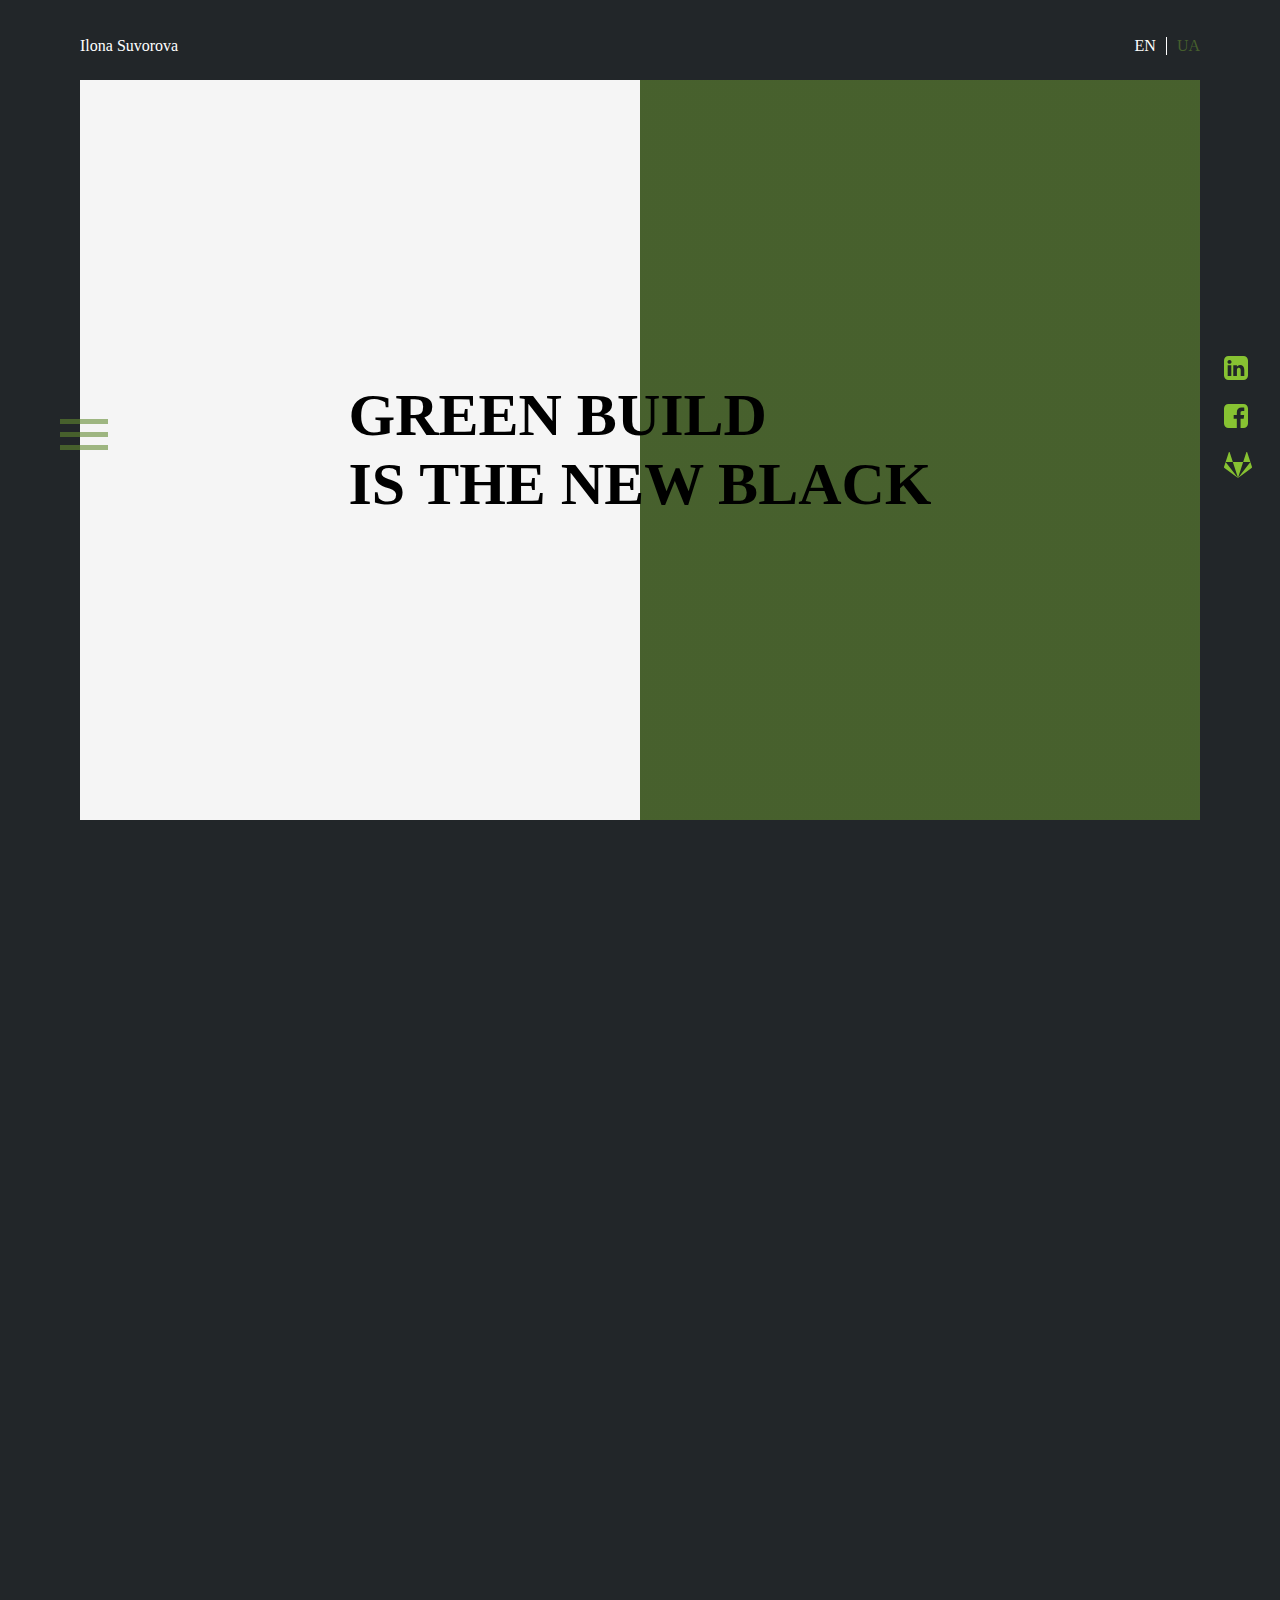
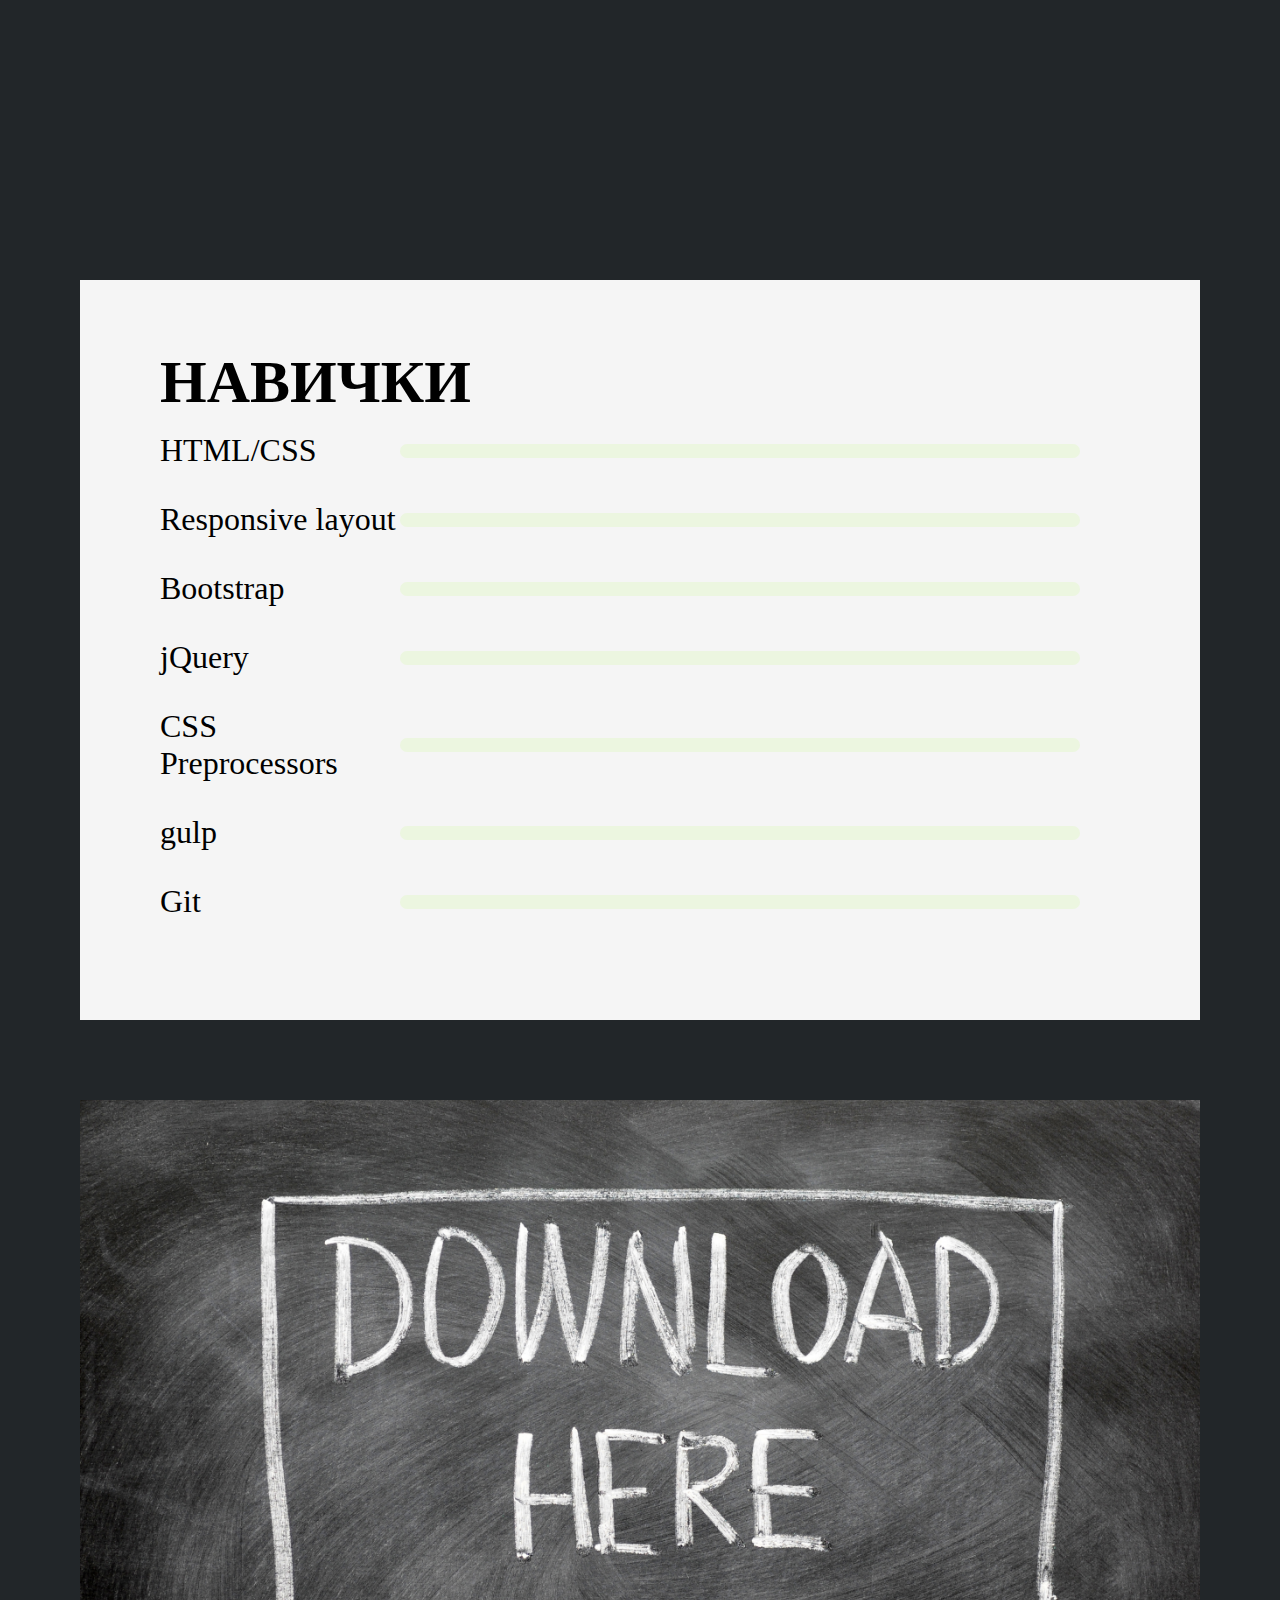
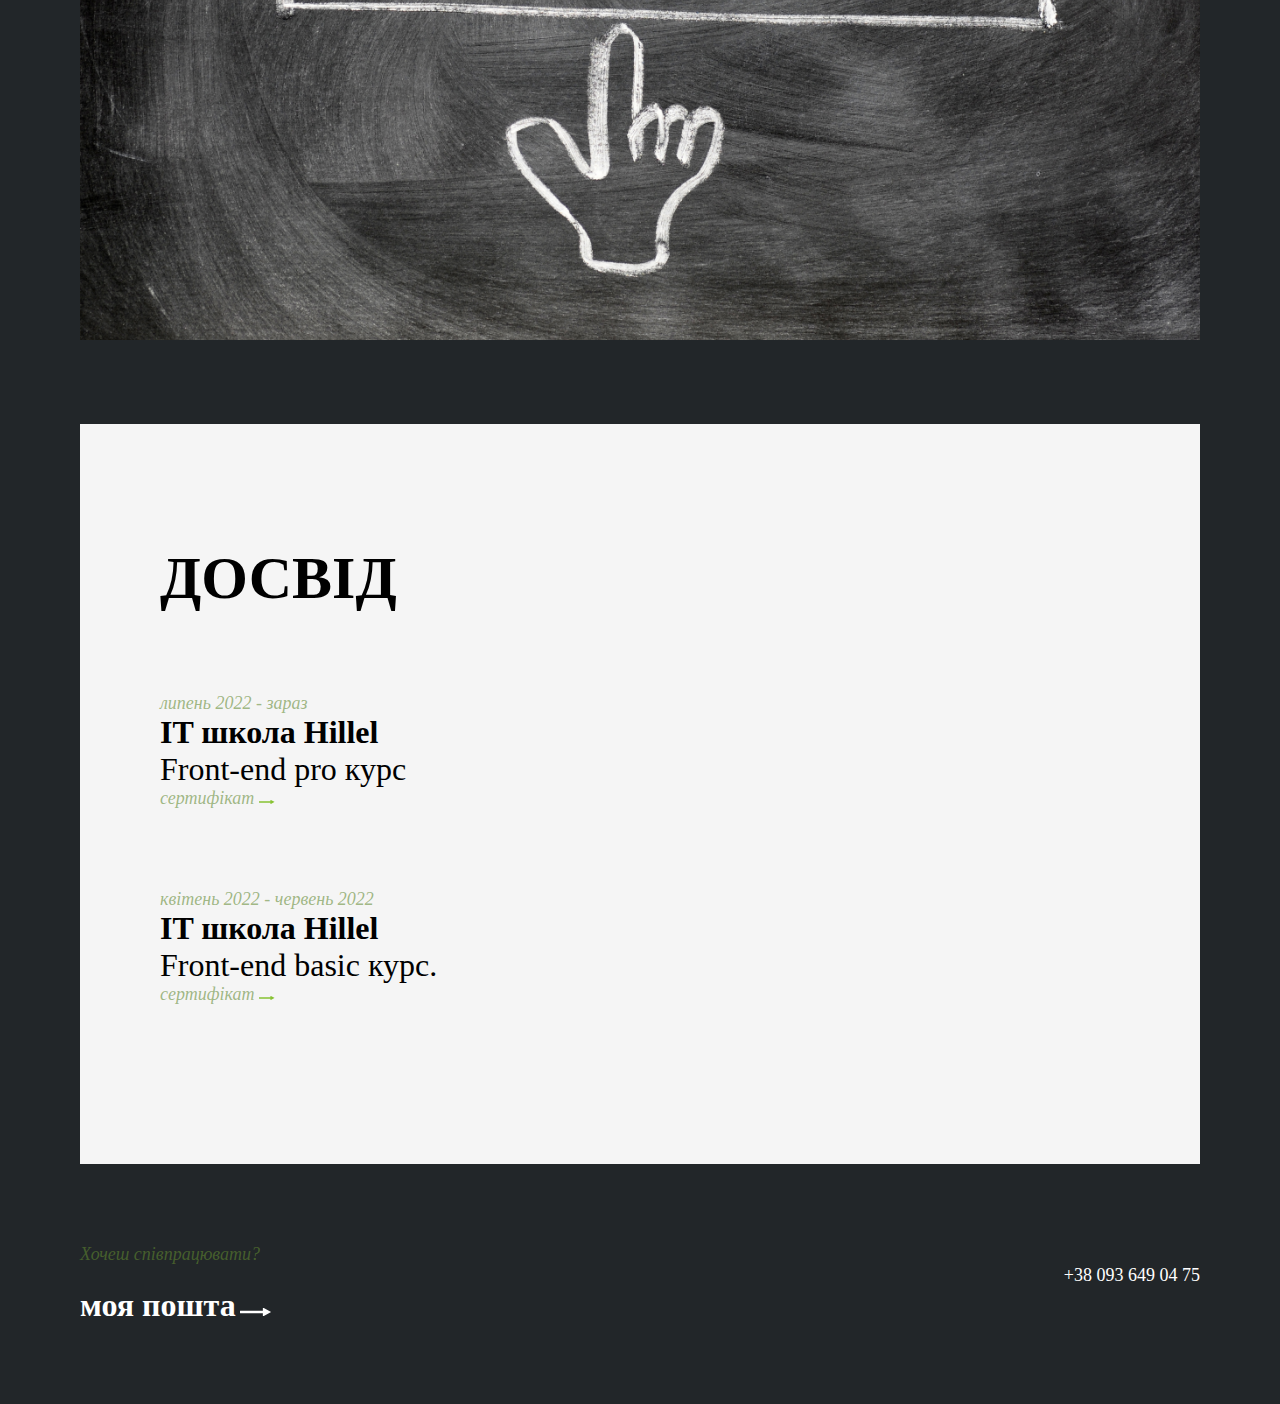
==== indexua.html @ 51db0f03 "ua language" ====
<!DOCTYPE html>
<html>
    <head>
        <title>portfolio</title>
        <meta charset="utf-8">
        <link rel="stylesheet" href="css/styleua.css">
    </head>
    <body>
<div class="main" id="main">
    <div class="wrapper wrapper-green wrapper-center">
        <div class="name">Ilona Suvorova</div>
        <div class="lang">
            <a class="lang-en" href="index.html">EN</a>
            <a class="lang-ua active" href="indexua.html">UA</a>
        </div> 
        <div class="first__title">         
        <h1 class="title">
            GREEN BUILD <br>IS THE NEW BLACK
        </h1>
        </div>
        <div class="first__page">
        <div class="content-center text-left" id="text-left">
            <div class="title-content"><p class="info-txt title-event">2022</p>
            <h2 class="title-min">
                 Розробник розмітки
            </h2>
            </div>
            <p class="text">Сильна професійна спрямованість<br> та особиста зацікавленість<br>Front-End Engineering </p>
            </div>  
        </div>
        <div class="nav-block">  
            <div class="logo-nav"><a class="logo" href="#"><img class="logo-img" src="img/Vector.svg" alt="linkedin"></a></div>
            <div class="logo-nav"><a class="logo" href="#"><img class="logo-img" src="img/facebook.svg" alt="facebook"></a></div>
            <div class="logo-nav"><a class="logo" href="#"><img class="logo-img" src="img/Vector2.svg" alt="Vector"></a></div>
        </div>
    <div class="container"></div>
        <div class="burger" id="burger">
            <button class="btn-burger" id="btn-burger">
                <svg width="48" height="48" viewBox="0 0 48 48" fill="none">
                    <path d="M0 8H48V13H0V8Z" fill="#61893096"/>
                    <path d="M0 21H48V26H0V21Z" fill="#61893096"/>
                    <path d="M48 34H0V39H48V34Z" fill="#61893096"/>
                </svg>
            </button>
            <div class="dropdown">
                <button class="btn-close btn-hidden" id="btn-close">
                    <svg width="48" height="48" viewBox="0 0 48 48" fill="none">
                        <path fill-rule="evenodd" clip-rule="evenodd" d="M23.9996 19.9646L8.79676 4.76172L5.26123 8.29725L20.4641 23.5001L5.26136 38.7029L8.7969 42.2384L23.9996 27.0357L39.2024 42.2384L42.7379 38.7028L27.5352 23.5001L42.738 8.29726L39.2025 4.76173L23.9996 19.9646Z" fill="#61893096"/>
                    </svg>
                </button>
            </div>
                <nav class="nav-burger" id="nav-burger">
                    <div class="content-center">
                        <ul class="nav-list">
                            <li class="nav-item" id="nav-skills"><a href="#skills">Навички</a></li>
                            <li class="nav-item"><a href="#projects">Проекти</a></li>
                            <li class="nav-item"><a href="#experience">Досвід</a></li>
                         </ul>
                        <div class="info tel">
                            <a href="tel:+380936490475">+38 093 649 04 75</a></div>
                            <p class="info-txt info-collaborate">Хочеш співпрацювати?</p>
                        
                            <div><a class="info-txt-mail info" href="mailto:ilona4211@gmail.com">моя пошта</a>
                            <img src="img/pfeill.svg" alt="pfeil"></div>
                    </div>

                </nav>
                
         </div>
    

    </div> 
</div>  
<div class="img-wrapper">
    <div class="paralax"></div>
</div>
    <div class="wrapper">
        <div class="content-center skills-block" id="skills">
            <h2 class="title-skills">НАВИЧКИ</h2>
            <div class="skill">
                <span class="text">HTML/CSS</span>
                <div class="skill__bar">
                    <div class="skill__bar_per" style="width: 95%"></div>
                </div>  
            </div>
            <div class="skill">
                <span class="text">Responsive layout</span>
                <div class="skill__bar">
                    <div class="skill__bar_per" style="width: 80%"></div>
                </div>
            </div>
            <div class="skill">
                <span class="text">Bootstrap</span>
                <div class="skill__bar">
                    <div class="skill__bar_per wow" style="width: 75%"></div>
                </div>
            </div>
            <div class="skill">
                <span class="text">jQuery</span>
                <div class="skill__bar">
                    <div class="skill__bar_per wow" style="width: 60%"></div>
                </div>
            </div>
            <div class="skill">
                <span class="text">CSS Preprocessors</span>
                <div class="skill__bar">
                    <div class="skill__bar_per" style="width: 85%"></div>
                </div>
            </div>
            <div class="skill">
                <span class="text">gulp</span>
                <div class="skill__bar">
                    <div class="skill__bar_per" style="width: 60%"></div>
                </div>
            </div>
            <div class="skill">
                <span class="text">Git</span>
                <div class="skill__bar">
                    <div class="skill__bar_per" style="width: 85%"></div>
                </div>
            </div>
        </div>  
    </div> 
    <div class="img-wrapper" id="img-wrapper">
    <img class="img-download" id="projects" src="img/Rectangle4.png">
    </div>
    <div class="wrapper wrapper-black" id="wrapper-black">
        <div class="content-center">
            <h1 class="title-projects">ПРОЕКТИ</h1>
            <div class="projects">
                <h2 class="title-min title-white">
                    Mylib
                </h2>
                <p class="text text-white">Бібліотека компонентів із прикладами коду html і css</p>
                <a class="info-txt title-event">gitlab
                    <img src="img/Vector3.svg" alt="pfeil">
                </a>
            </div>
            <div class="projects">
                <h2 class="title-min title-white">
                    Adaptive Layout Example
                </h2>
                <p class="text text-white">html сторінка з бургер меню</p>
                <a class="info-txt title-event">gitlab
                    <img src="img/Vector3.svg" alt="pfeil">
                </a>
            </div>
        </div>
    </div>
    <div class="wrapper">
        <div class="content-center">
            <h1 class="title-experience" id="experience">ДОСВІД</h1>
            <div class="experience">
                <p class="info-txt title-event">липень 2022 - зараз</p>
                <h2 class="title-min">
                    IT школа Hillel 
                </h2>
                <p class="text">Front-end pro курс</p>
                <p class="info-txt title-event">сертифікат
                    <img src="img/Vector3.svg" alt="pfeil">
                </p>
            </div>
           
            <div class="experience">
                <p class="info-txt title-event">квітень 2022 - червень 2022</p>
                <h2 class="title title-min">
                    IT школа Hillel
                </h2>
                <p class="text">Front-end basic курс.</p>
                <p class="info-txt title-event">ceртифікат
                    <img src="img/Vector3.svg" alt="pfeil">
                </p>
            </div>
            
        </div>
    </div> 
           
    <footer class="footer">
        <div class="info info-footer">
            <p class="info-txt p-color">Хочеш співпрацювати?</p>
            <a href="tel:+380936490475">+38 093 649 04 75</a>
        </div>
        <a class="info-txt-mail info mail-color" href="mailto:ilona4211@gmail.com">моя пошта</a>
        <img src="img/pfeil.svg" alt="pfeil">
    </footer>
        
    <script type="text/javascript" src="jquery.js"></script>
    <script type="text/javascript">
        $(document).ready(function() {
        var windowHeight = $(window).height();
        $(document).on('scroll', function() {
            $('.skills-block').each(function() {
            var self = $(this),
                height = self.offset().top + self.height() / 2 - windowHeight / 2;
            if ($(document).scrollTop() >= height) {
                self.addClass('active');
            }
            });
        });
        });
    </script>
    <script src="css/index.js"></script>
    </body>
</html>
---- css/styleua.css ----
*, *:before, *:after {
    box-sizing: border-box;
}
/* http://meyerweb.com/eric/tools/css/reset/ 
   v2.0 | 20110126
   License: none (public domain)
*/
html,
body,
div,
span,
applet,
object,
iframe,
h1,
h2,
h3,
h4,
h5,
h6,
p,
blockquote,
pre,
a,
abbr,
acronym,
address,
big,
cite,
code,
del,
dfn,
em,
img,
ins,
kbd,
q,
s,
samp,
small,
strike,
strong,
sub,
sup,
tt,
var,
b,
u,
i,
center,
dl,
dt,
dd,
ol,
ul,
li,
fieldset,
form,
label,
legend,
table,
caption,
tbody,
tfoot,
thead,
tr,
th,
td,
article,
aside,
canvas,
details,
embed,
figure,
figcaption,
footer,
header,
hgroup,
menu,
nav,
output,
ruby,
section,
summary,
time,
mark,
audio,
video {
  margin: 0;
  padding: 0;
  border: 0;
  font-size: 100%;
  font: inherit;
  vertical-align: baseline;
}
/* HTML5 display-role reset for older browsers */
article,
aside,
details,
figcaption,
figure,
footer,
header,
hgroup,
menu,
nav,
section {
  display: block;
}
ol,
ul {
  list-style: none;
}
blockquote,
q {
  quotes: none;
}
blockquote:before,
blockquote:after,
q:before,
q:after {
  content: "";
  content: none;
}
table {
  border-collapse: collapse;
  border-spacing: 0;
}
:root {
  --main-bg-color: #61893096;
}
a{
  text-decoration: none;
}
h1,h2,h3,h4,h5,h6{
  font-family: 'Barlow Condensed';
  font-style: normal;
  font-weight: 700;
  font-size: 60px;
}
body{
  background: #222629;
  position: relative;
}
.wrapper{
  min-height: calc(100vh - 160px);
  background: #F5F5F5;
  margin: 80px;
  z-index: 9;
  

}
.wrapper-green{
  background: linear-gradient(to right,#F5F5F5  50%, var(--main-bg-color) 50%);
}

.wrapper-center{
  display: flex;
  justify-content: center;
  align-items: center;
}
.main-nav-open .wrapper{
  padding-left: 50%;
}

.name{
  position: absolute;
  top: -43px;
  left: 80px;
  color: #FFFFFF;
}
.lang{
  display: flex;
  position: absolute;
  top: -43px;
  right: 80px;
}
.lang a{
  color: #FFFFFF;
}
.lang a.active{
  color: var(--main-bg-color);
}
.lang-en{
  border-right: 1px solid #FFFFFF;
  padding-right: 10px;
}
.lang-ua{
padding-left: 10px;
}
.nav-block{
position: fixed;
right: 28px;
top: calc(50vh - 80px - 24px);
}
.logo-nav{
  padding: 10px 0;
}
.container{
  position: absolute;
  top: 0;
  left: 0;
width: 80px;
height: calc(100vh - 80px);
background: #222629;;
}
.btn-burger{
  position: absolute;
  left: 54px;
  top: calc(50vh - 120px);
  background-color: transparent;
  border: none;
  z-index: 10;
}
.btn-close {
  position: absolute;
  left: 6px;
  top: calc(50vh - 120px);
  background-color: transparent;
  border: none;
}
.btn-hidden{
display: none;
}
.nav-burger{
  position: absolute;
  top: 0px;
  left: 80px;
  min-height: calc(100vh - 160px);
  width: calc(50% - 80px);
  background: #618930;
  display: none;
  
}
.nav-burger-show{
  display: block;
}

.first__title{
z-index: 2;
position: absolute;
-webkit-animation: title-change 2.5s linear;
          animation: title-change 2.5s linear;
  -webkit-animation-fill-mode: forwards;
          animation-fill-mode: forwards;
  -webkit-animation-delay: 2s;
          animation-delay: 2s;
 }
 @-webkit-keyframes title-change {
  100% {
    opacity: 0;
    transform: translateX(100%);
  }
}

@keyframes title-change {
  100% {
    opacity: 0;
    transform: translateX(100%);
  }
}
.first__page {
  position: absolute;
  top: 0;
  height: calc(100vh - 160px);
  width: calc(100% - 160px);
  margin: 0 80px;
  background: #F5F5F5;
  left: calc(-50% + 80px);
  text-align: left;
  -webkit-animation: page-change 2.5s linear;
          animation: page-change 2.5s linear;
  -webkit-animation-fill-mode: forwards;
          animation-fill-mode: forwards;
  -webkit-animation-delay: 2s;
          animation-delay: 2s;
  transition-duration: 2s;
}
@-webkit-keyframes page-change {
  80%, 100% {
    transform: translateX(50%);
  }
}

@keyframes page-change {
  80%, 100% {
    transform: translateX(50%);
  }
}
.content-center{
  min-height: calc(100vh - 160px);
  display: flex;
  flex-direction: column;
  justify-content: center;
  margin: 0 80px 0 80px;
}
.title-content{
  padding-bottom: 20px;
}
.nav-item a ,.info-txt-mail 
{
  font-family: 'Barlow Condensed';
  font-style: normal;
  font-weight: 700;
  font-size: 32px;
  line-height: 38px;
  color: #272822;
}
.nav-item{
  padding: 16px 0;
}
.tel{
  padding: 80px 0;
}
.info a{
  color: #FFFFFF;
  font-family: 'Raleway';
  font-weight: 400;
  font-size: 18px;
  line-height: 21px;
}
.info-txt{
  font-family: 'Raleway';
  font-style: italic;
  font-weight: 400;
  font-size: 18px;
  line-height: 21px;
  color: #FFFFFF;
}
.info-collaborate{
  padding-bottom: 16px;
}
.title-event{
  color: var(--main-bg-color);
}
.title-min{
  font-size: 32px;
}
.text{
  font-family: 'Raleway';
  font-style: normal;
  font-weight: 400;
  font-size: 32px;
  color: #000000;
}

.img-download{
  width: 100%;
}
.paralax{
  background: url("../img/Depositphotos_156974368_xl-2015\ 1.png");
  height: 100vh;
  background-attachment: fixed;
  background-position: center;
  background-repeat: no-repeat;
  background-size: cover;
}
.wrapper-black{
  background: #222629;
  display: none;
}
.wrapper-black-show{
display: block;
}
.img-wrapper{
  min-height: calc(100vh - 160px);
  margin: 0 80px;
}
.img-wrapper-hide{
  display: none;
}
.title-projects{
  color: var(--main-bg-color);
}
.projects{
  padding: 50px 0;
}
.title-white{
  color: #FFFFFF;
  margin-bottom: 20px;
}
.text-white{
  color: #FFFFFF;
  margin-bottom: 10px;
}
.title-skills{
  padding-bottom: 15px;
}

.skill {
  display: flex;
  align-items: center;
  justify-content: space-between;
  margin: 0 40px 32px 0;
}
.skill__bar {
  height: 14px;
  background-color: #ecf6e0;
  border-radius: 7px;
  max-width: 680px;
  width: 100%;
}
.active .skill__bar_per {
  height: 14px;
  background-color: var(--main-bg-color);
  max-width: 680px;
  border-radius: 7px;
  width: 100%;
  -webkit-animation: progress-bar 5s;
          animation: progress-bar 5s;
}
@-webkit-keyframes progress-bar {
  0% {
    width: 14px;
    height: 14px;
  }
}

@keyframes progress-bar {
  0% {
    width: 14px;
    height: 14px;
  }
}
.title-experience{
  padding-bottom: 40px;
}
.experience{
  padding: 40px 0;
}
.footer{
  margin: 0 80px 80px;
}
.p-color{
  color: var(--main-bg-color);
}
.mail-color{
  color: #FFFFFF;
}
.info-footer{
  display: flex;
 flex-direction:column;
}
.info-footer a{
  align-self: flex-end;
}
@media only screen and (min-width: 768px) and (max-width: 1025px){
 
}
@media only screen and (max-width: 767px){

}
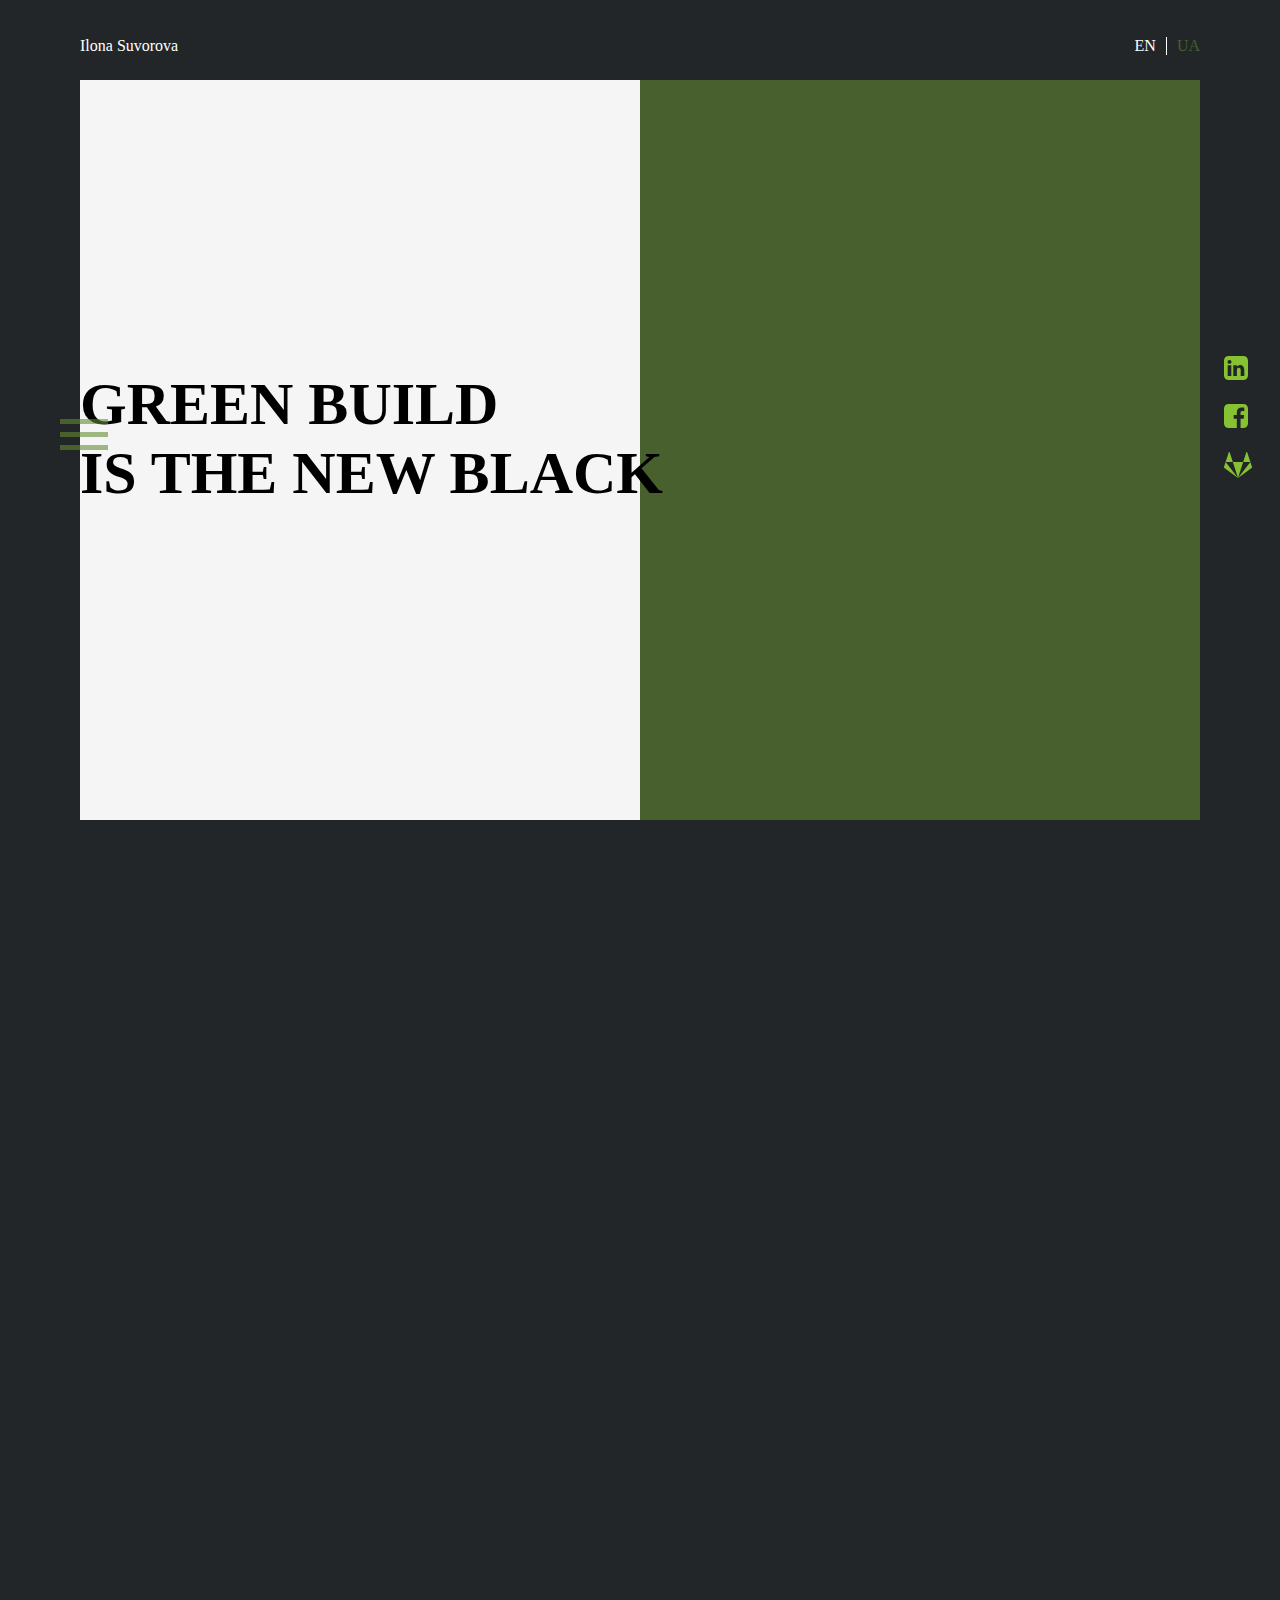
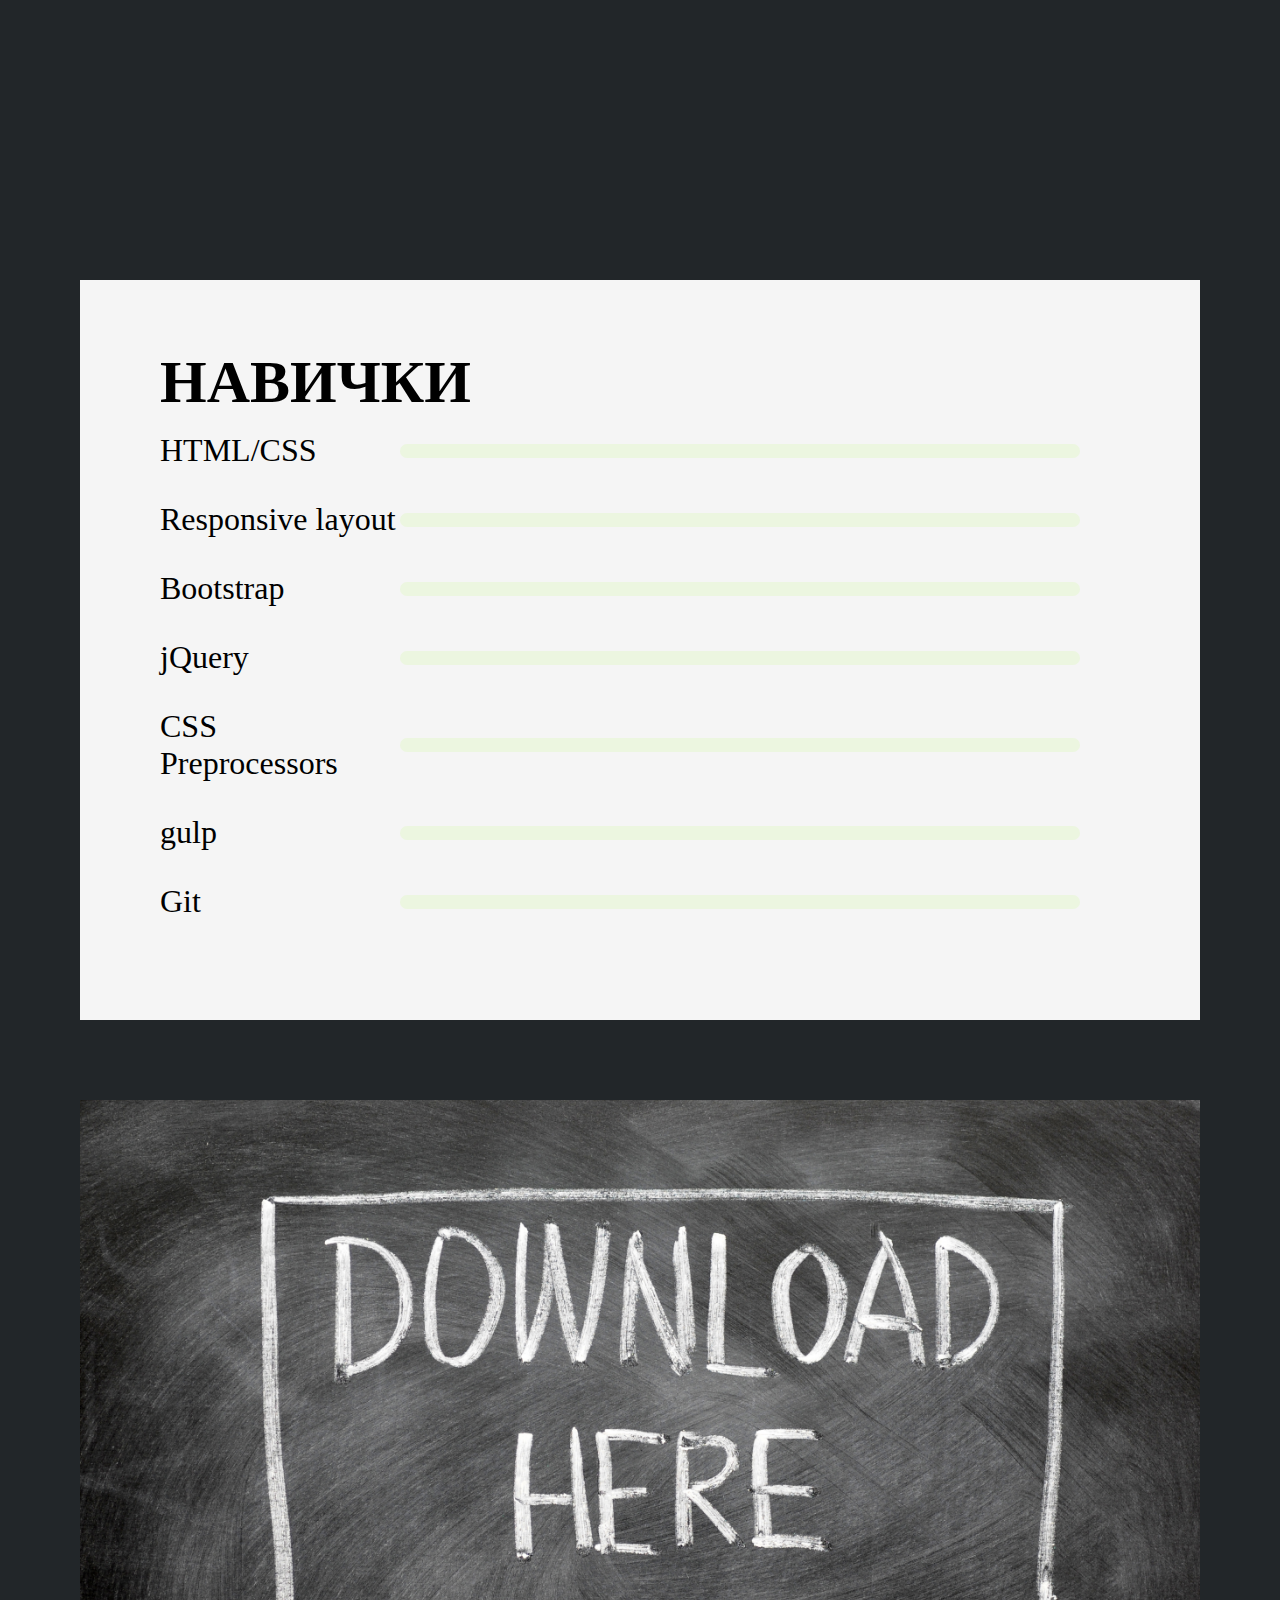
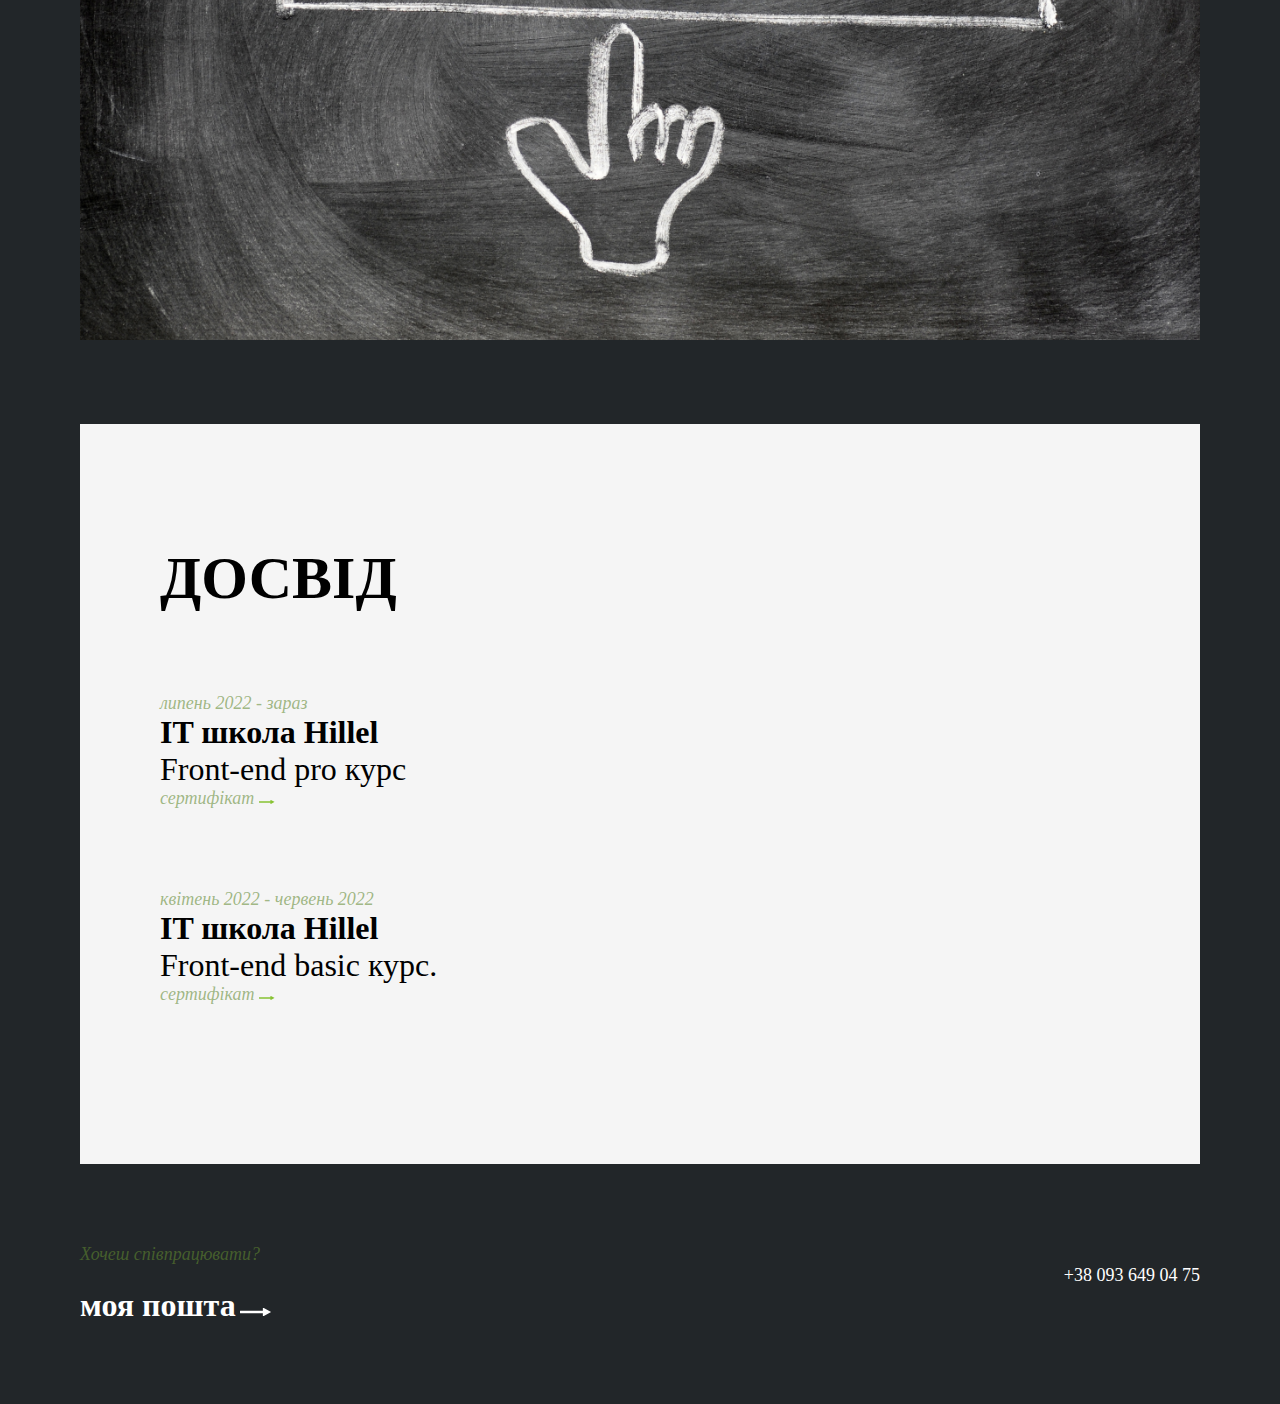
==== commit 07dec965: "no message" ====
--- a/indexua.html
+++ b/indexua.html
@@ -13,8 +13,9 @@
             <a class="lang-en" href="index.html">EN</a>
             <a class="lang-ua active" href="indexua.html">UA</a>
         </div> 
+    <div class="welcom-title">
         <div class="first__title">         
-        <h1 class="title">
+        <h1 class="title title-center">
             GREEN BUILD <br>IS THE NEW BLACK
         </h1>
         </div>
@@ -28,6 +29,7 @@
             <p class="text">Сильна професійна спрямованість<br> та особиста зацікавленість<br>Front-End Engineering </p>
             </div>  
         </div>
+    </div>
         <div class="nav-block">  
             <div class="logo-nav"><a class="logo" href="#"><img class="logo-img" src="img/Vector.svg" alt="linkedin"></a></div>
             <div class="logo-nav"><a class="logo" href="#"><img class="logo-img" src="img/facebook.svg" alt="facebook"></a></div>
@@ -42,13 +44,11 @@
                     <path d="M48 34H0V39H48V34Z" fill="#61893096"/>
                 </svg>
             </button>
-            <div class="dropdown">
                 <button class="btn-close btn-hidden" id="btn-close">
                     <svg width="48" height="48" viewBox="0 0 48 48" fill="none">
                         <path fill-rule="evenodd" clip-rule="evenodd" d="M23.9996 19.9646L8.79676 4.76172L5.26123 8.29725L20.4641 23.5001L5.26136 38.7029L8.7969 42.2384L23.9996 27.0357L39.2024 42.2384L42.7379 38.7028L27.5352 23.5001L42.738 8.29726L39.2025 4.76173L23.9996 19.9646Z" fill="#61893096"/>
                     </svg>
                 </button>
-            </div>
                 <nav class="nav-burger" id="nav-burger">
                     <div class="content-center">
                         <ul class="nav-list">
--- a/css/styleua.css
+++ b/css/styleua.css
@@ -235,38 +235,51 @@
 .nav-burger-show{
   display: block;
 }
-
+.welcom-title{
+  width: 100%;
+  position: relative;
+  overflow: hidden;
+  height: calc(100vh - 160px);
+  margin: 0 auto;
+}
 .first__title{
-z-index: 2;
-position: absolute;
--webkit-animation: title-change 2.5s linear;
-          animation: title-change 2.5s linear;
-  -webkit-animation-fill-mode: forwards;
-          animation-fill-mode: forwards;
-  -webkit-animation-delay: 2s;
-          animation-delay: 2s;
- }
- @-webkit-keyframes title-change {
-  100% {
-    opacity: 0;
-    transform: translateX(100%);
-  }
-}
-
-@keyframes title-change {
-  100% {
-    opacity: 0;
-    transform: translateX(100%);
-  }
-}
-.first__page {
+  z-index: 2;
   position: absolute;
   top: 0;
   height: calc(100vh - 160px);
-  width: calc(100% - 160px);
+  width: 100%;
+  -webkit-animation: title-change 2.5s linear;
+            animation: title-change 2.5s linear;
+  -webkit-animation-fill-mode: forwards;
+            animation-fill-mode: forwards;
+  -webkit-animation-delay: 2s;
+            animation-delay: 2s;
+}
+@-webkit-keyframes title-change {
+100% {
+  opacity: 0;
+  transform: translateX(100%);
+}
+}
+
+@keyframes title-change {
+100% {
+  opacity: 0;
+  transform: translateX(100%);
+}
+}
+.title-center{
+  position: absolute;
+  top: calc(50% - 80px)
+}
+.first__page {
+  position: absolute;
+  top: 0;
+  height: calc(100vh - 160px);
+  width: 100%;
   margin: 0 80px;
   background: #F5F5F5;
-  left: calc(-50% + 80px);
+  left: -100%;
   text-align: left;
   -webkit-animation: page-change 2.5s linear;
           animation: page-change 2.5s linear;
@@ -277,15 +290,15 @@
   transition-duration: 2s;
 }
 @-webkit-keyframes page-change {
-  80%, 100% {
-    transform: translateX(50%);
-  }
+80%, 100% {
+  transform: translateX(100%);
+}
 }
 
 @keyframes page-change {
-  80%, 100% {
-    transform: translateX(50%);
-  }
+80%, 100% {
+  transform: translateX(100%);
+}
 }
 .content-center{
   min-height: calc(100vh - 160px);
@@ -363,7 +376,7 @@
 display: block;
 }
 .img-wrapper{
-  min-height: calc(100vh - 160px);
+  min-height: calc(100vh - 240px);
   margin: 0 80px;
 }
 .img-wrapper-hide{
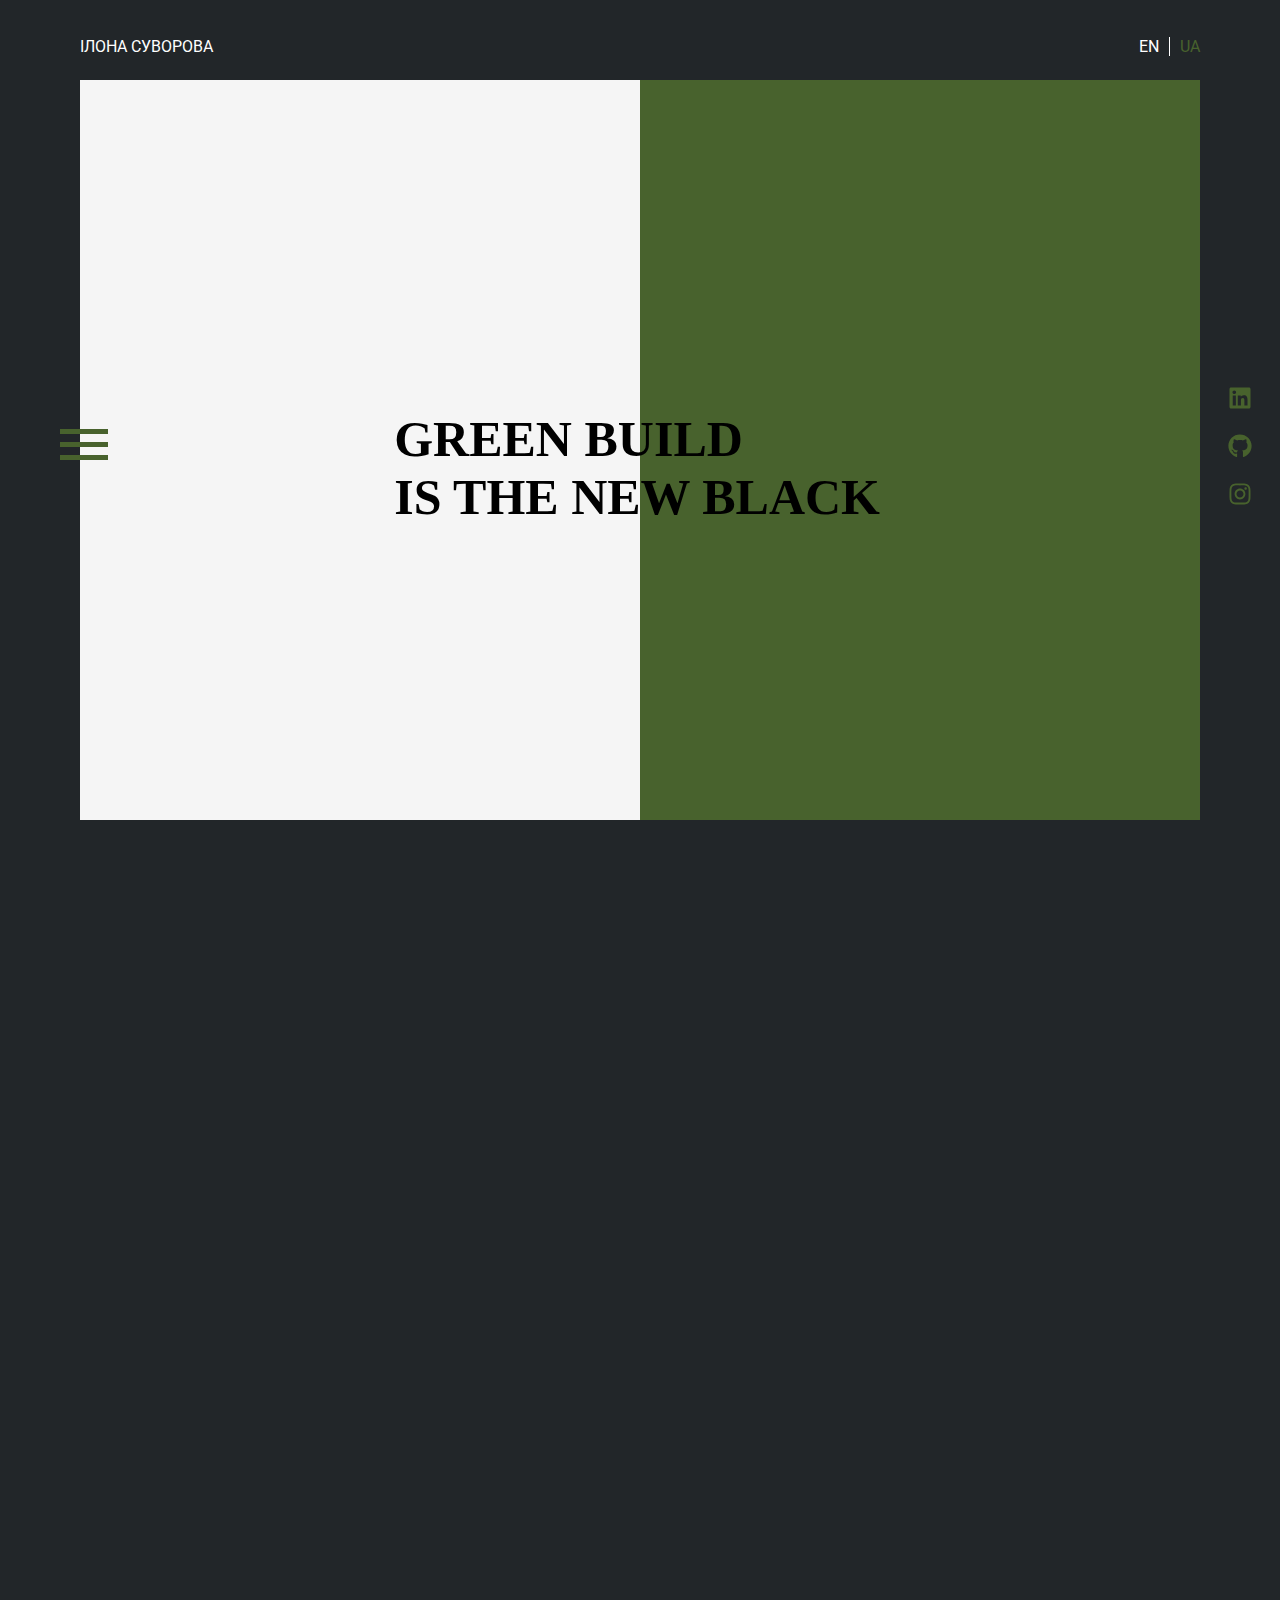
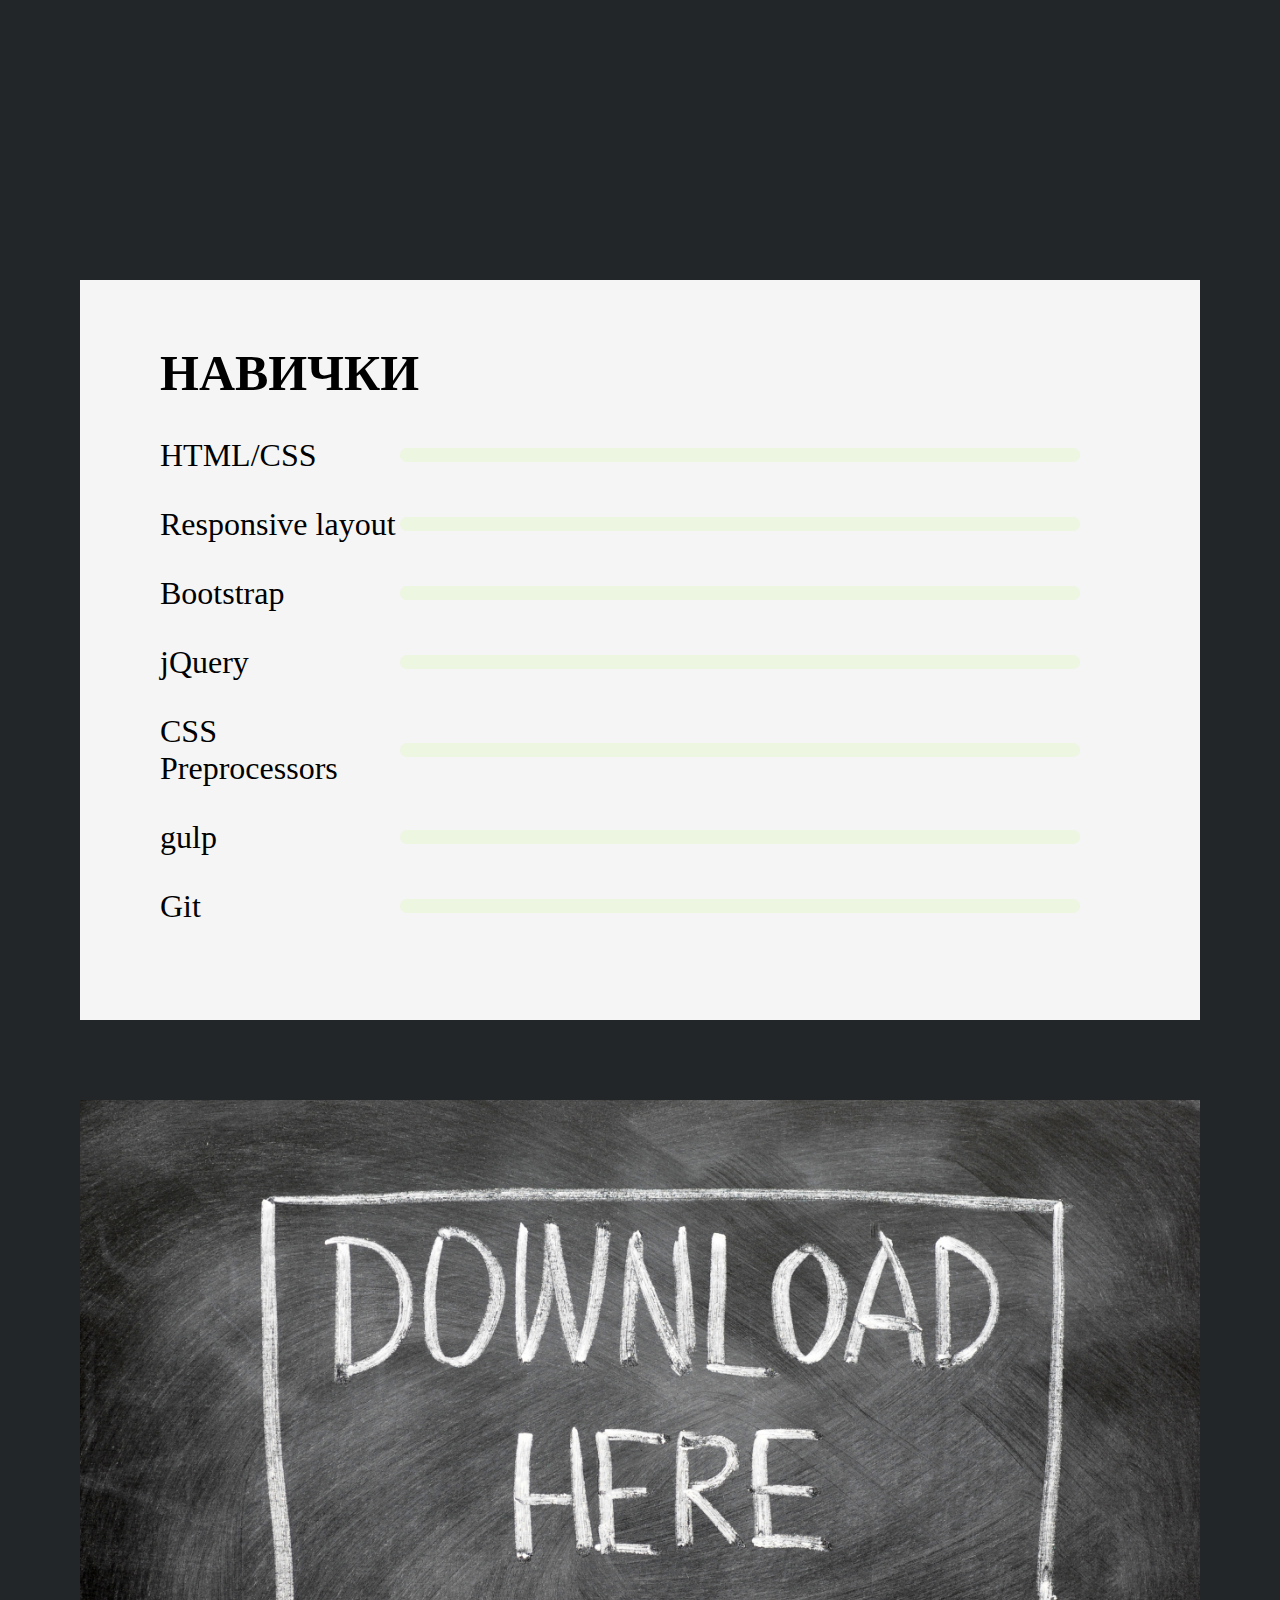
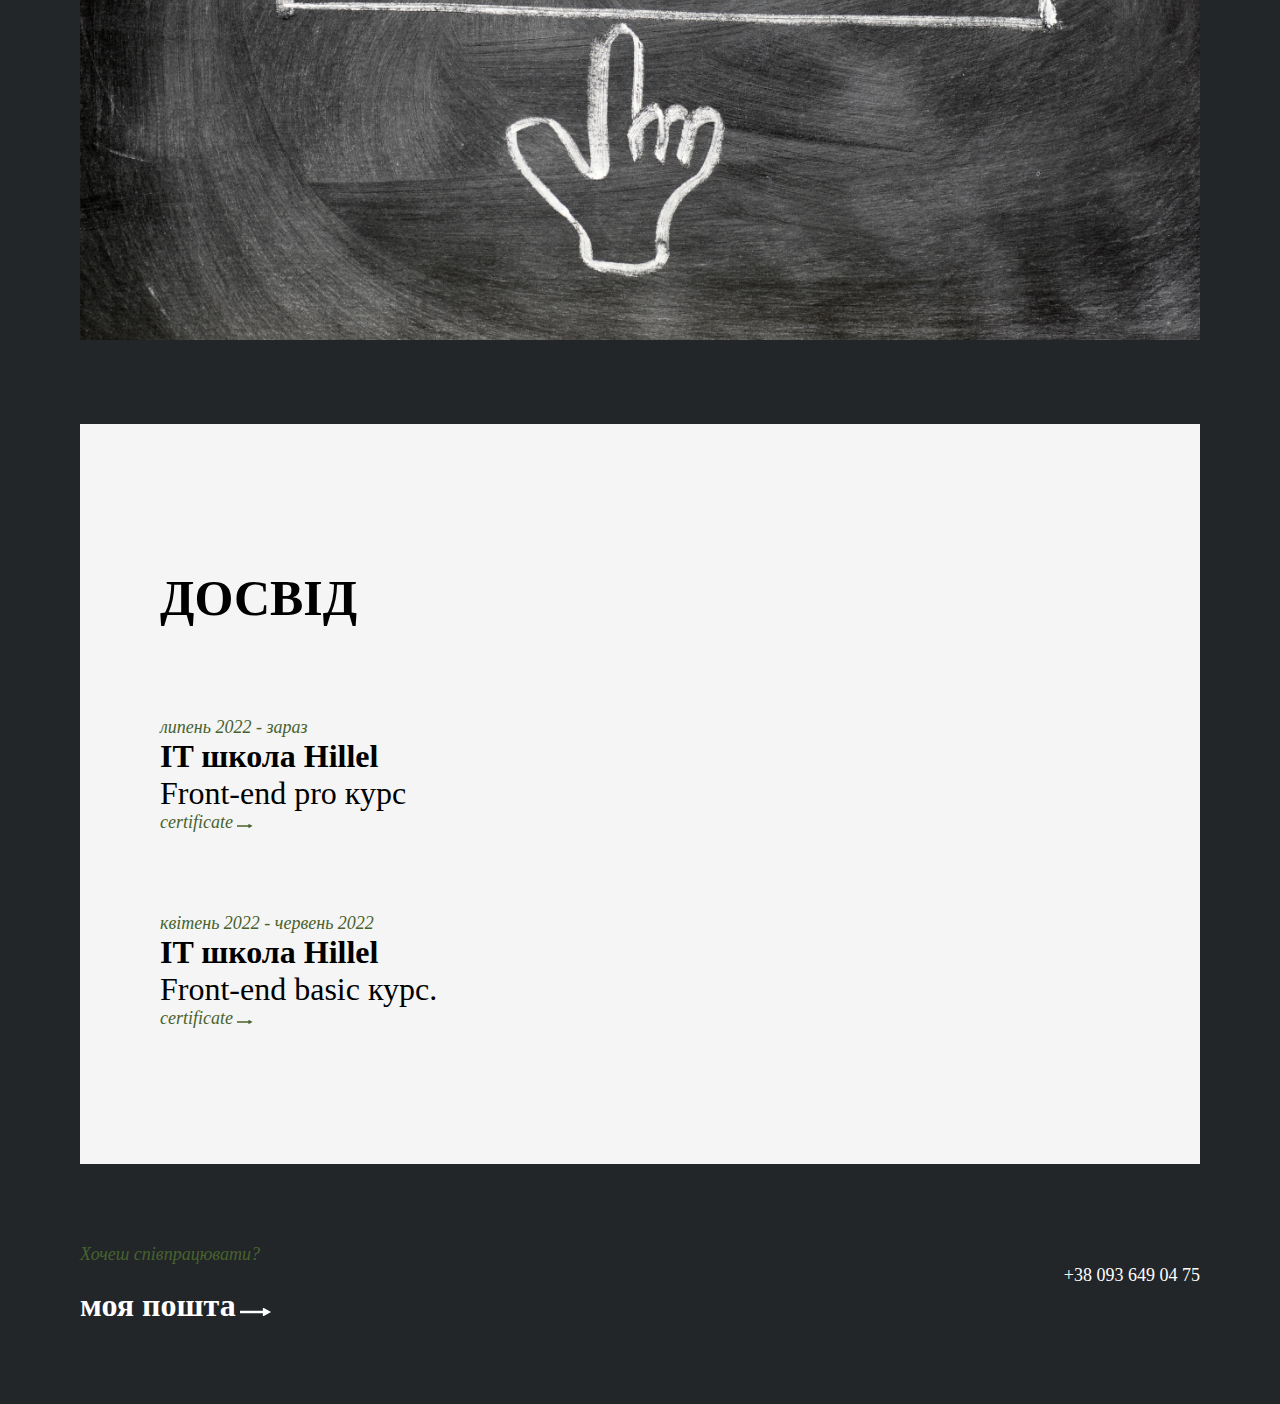
==== commit 385cf62f: "no message" ====
--- a/indexua.html
+++ b/indexua.html
@@ -3,52 +3,68 @@
     <head>
         <title>portfolio</title>
         <meta charset="utf-8">
+        <meta name="viewport" content="width=device-width, initial-scale=1">
         <link rel="stylesheet" href="css/styleua.css">
+        <link rel="preconnect" href="https://fonts.googleapis.com">
+        <link rel="preconnect" href="https://fonts.gstatic.com" crossorigin>
+        <link href="https://fonts.googleapis.com/css2?family=Roboto:ital,wght@0,400;0,900;1,400&display=swap" rel="stylesheet">
     </head>
     <body>
 <div class="main" id="main">
-    <div class="wrapper wrapper-green wrapper-center">
-        <div class="name">Ilona Suvorova</div>
+    <header class="header">
+        <div class="name">Iлона Суворова</div>
         <div class="lang">
             <a class="lang-en" href="index.html">EN</a>
             <a class="lang-ua active" href="indexua.html">UA</a>
         </div> 
+    </header>
+    <div class="wrapper wrapper-green">
+        
     <div class="welcom-title">
         <div class="first__title">         
-        <h1 class="title title-center">
+        <h1 class="title-center">
             GREEN BUILD <br>IS THE NEW BLACK
         </h1>
         </div>
         <div class="first__page">
-        <div class="content-center text-left" id="text-left">
-            <div class="title-content"><p class="info-txt title-event">2022</p>
-            <h2 class="title-min">
-                 Розробник розмітки
-            </h2>
-            </div>
-            <p class="text">Сильна професійна спрямованість<br> та особиста зацікавленість<br>Front-End Engineering </p>
+            <div class="content-center text-left" id="text-left">
+                <div class="title-content">
+                    <p class="info-txt title-event">2022</p>
+                    <h2>
+                        Розробник розмітки 
+                    </h2>
+                </div>
+                <p class="text">Сильна професійна спрямованість</p>
+                <p class="text">та особиста зацікавленість</p>
+                <p class="text">Front-End engineering </p>
             </div>  
         </div>
     </div>
         <div class="nav-block">  
-            <div class="logo-nav"><a class="logo" href="#"><img class="logo-img" src="img/Vector.svg" alt="linkedin"></a></div>
-            <div class="logo-nav"><a class="logo" href="#"><img class="logo-img" src="img/facebook.svg" alt="facebook"></a></div>
-            <div class="logo-nav"><a class="logo" href="#"><img class="logo-img" src="img/Vector2.svg" alt="Vector"></a></div>
+            <div class="logo-nav"><a class="logo" href="#"><svg xmlns="http://www.w3.org/2000/svg" fill="#48622d" width="24" height="24" viewBox="0 0 448 512">
+                <path d="M416 32H31.9C14.3 32 0 46.5 0 64.3v383.4C0 465.5 14.3 480 31.9 480H416c17.6 0 32-14.5 32-32.3V64.3c0-17.8-14.4-32.3-32-32.3zM135.4 416H69V202.2h66.5V416zm-33.2-243c-21.3 0-38.5-17.3-38.5-38.5S80.9 96 102.2 96c21.2 0 38.5 17.3 38.5 38.5 0 21.3-17.2 38.5-38.5 38.5zm282.1 243h-66.4V312c0-24.8-.5-56.7-34.5-56.7-34.6 0-39.9 27-39.9 54.9V416h-66.4V202.2h63.7v29.2h.9c8.9-16.8 30.6-34.5 62.9-34.5 67.2 0 79.7 44.3 79.7 101.9V416z"/>
+            </svg></a></div>
+            <div class="logo-nav"><a class="logo" href="#"><svg xmlns="http://www.w3.org/2000/svg" fill="#48622d" width="24" height="24" viewBox="0 0 496 512">
+                <path d="M165.9 397.4c0 2-2.3 3.6-5.2 3.6-3.3.3-5.6-1.3-5.6-3.6 0-2 2.3-3.6 5.2-3.6 3-.3 5.6 1.3 5.6 3.6zm-31.1-4.5c-.7 2 1.3 4.3 4.3 4.9 2.6 1 5.6 0 6.2-2s-1.3-4.3-4.3-5.2c-2.6-.7-5.5.3-6.2 2.3zm44.2-1.7c-2.9.7-4.9 2.6-4.6 4.9.3 2 2.9 3.3 5.9 2.6 2.9-.7 4.9-2.6 4.6-4.6-.3-1.9-3-3.2-5.9-2.9zM244.8 8C106.1 8 0 113.3 0 252c0 110.9 69.8 205.8 169.5 239.2 12.8 2.3 17.3-5.6 17.3-12.1 0-6.2-.3-40.4-.3-61.4 0 0-70 15-84.7-29.8 0 0-11.4-29.1-27.8-36.6 0 0-22.9-15.7 1.6-15.4 0 0 24.9 2 38.6 25.8 21.9 38.6 58.6 27.5 72.9 20.9 2.3-16 8.8-27.1 16-33.7-55.9-6.2-112.3-14.3-112.3-110.5 0-27.5 7.6-41.3 23.6-58.9-2.6-6.5-11.1-33.3 2.6-67.9 20.9-6.5 69 27 69 27 20-5.6 41.5-8.5 62.8-8.5s42.8 2.9 62.8 8.5c0 0 48.1-33.6 69-27 13.7 34.7 5.2 61.4 2.6 67.9 16 17.7 25.8 31.5 25.8 58.9 0 96.5-58.9 104.2-114.8 110.5 9.2 7.9 17 22.9 17 46.4 0 33.7-.3 75.4-.3 83.6 0 6.5 4.6 14.4 17.3 12.1C428.2 457.8 496 362.9 496 252 496 113.3 383.5 8 244.8 8zM97.2 352.9c-1.3 1-1 3.3.7 5.2 1.6 1.6 3.9 2.3 5.2 1 1.3-1 1-3.3-.7-5.2-1.6-1.6-3.9-2.3-5.2-1zm-10.8-8.1c-.7 1.3.3 2.9 2.3 3.9 1.6 1 3.6.7 4.3-.7.7-1.3-.3-2.9-2.3-3.9-2-.6-3.6-.3-4.3.7zm32.4 35.6c-1.6 1.3-1 4.3 1.3 6.2 2.3 2.3 5.2 2.6 6.5 1 1.3-1.3.7-4.3-1.3-6.2-2.2-2.3-5.2-2.6-6.5-1zm-11.4-14.7c-1.6 1-1.6 3.6 0 5.9 1.6 2.3 4.3 3.3 5.6 2.3 1.6-1.3 1.6-3.9 0-6.2-1.4-2.3-4-3.3-5.6-2z"/>
+            </svg></a></div>
+            <div class="logo-nav"><svg xmlns="http://www.w3.org/2000/svg" fill="#48622d" width="24" height="24" viewBox="0 0 448 512">
+                <path d="M224.1 141c-63.6 0-114.9 51.3-114.9 114.9s51.3 114.9 114.9 114.9S339 319.5 339 255.9 287.7 141 224.1 141zm0 189.6c-41.1 0-74.7-33.5-74.7-74.7s33.5-74.7 74.7-74.7 74.7 33.5 74.7 74.7-33.6 74.7-74.7 74.7zm146.4-194.3c0 14.9-12 26.8-26.8 26.8-14.9 0-26.8-12-26.8-26.8s12-26.8 26.8-26.8 26.8 12 26.8 26.8zm76.1 27.2c-1.7-35.9-9.9-67.7-36.2-93.9-26.2-26.2-58-34.4-93.9-36.2-37-2.1-147.9-2.1-184.9 0-35.8 1.7-67.6 9.9-93.9 36.1s-34.4 58-36.2 93.9c-2.1 37-2.1 147.9 0 184.9 1.7 35.9 9.9 67.7 36.2 93.9s58 34.4 93.9 36.2c37 2.1 147.9 2.1 184.9 0 35.9-1.7 67.7-9.9 93.9-36.2 26.2-26.2 34.4-58 36.2-93.9 2.1-37 2.1-147.8 0-184.8zM398.8 388c-7.8 19.6-22.9 34.7-42.6 42.6-29.5 11.7-99.5 9-132.1 9s-102.7 2.6-132.1-9c-19.6-7.8-34.7-22.9-42.6-42.6-11.7-29.5-9-99.5-9-132.1s-2.6-102.7 9-132.1c7.8-19.6 22.9-34.7 42.6-42.6 29.5-11.7 99.5-9 132.1-9s102.7-2.6 132.1 9c19.6 7.8 34.7 22.9 42.6 42.6 11.7 29.5 9 99.5 9 132.1s2.7 102.7-9 132.1z"/>
+            </svg></a></div>
         </div>
     <div class="container"></div>
         <div class="burger" id="burger">
             <button class="btn-burger" id="btn-burger">
                 <svg width="48" height="48" viewBox="0 0 48 48" fill="none">
-                    <path d="M0 8H48V13H0V8Z" fill="#61893096"/>
-                    <path d="M0 21H48V26H0V21Z" fill="#61893096"/>
-                    <path d="M48 34H0V39H48V34Z" fill="#61893096"/>
+                    <path d="M0 8H48V13H0V8Z" fill="#48622d"/>
+                    <path d="M0 21H48V26H0V21Z" fill="#48622d"/>
+                    <path d="M48 34H0V39H48V34Z" fill="#48622d"/>
                 </svg>
             </button>
-                <button class="btn-close btn-hidden" id="btn-close">
+            <button class="btn-close btn-hidden" id="btn-close">
                     <svg width="48" height="48" viewBox="0 0 48 48" fill="none">
-                        <path fill-rule="evenodd" clip-rule="evenodd" d="M23.9996 19.9646L8.79676 4.76172L5.26123 8.29725L20.4641 23.5001L5.26136 38.7029L8.7969 42.2384L23.9996 27.0357L39.2024 42.2384L42.7379 38.7028L27.5352 23.5001L42.738 8.29726L39.2025 4.76173L23.9996 19.9646Z" fill="#61893096"/>
+                        <path fill-rule="evenodd" clip-rule="evenodd" d="M23.9996 19.9646L8.79676 4.76172L5.26123 8.29725L20.4641 23.5001L5.26136 38.7029L8.7969 42.2384L23.9996 27.0357L39.2024 42.2384L42.7379 38.7028L27.5352 23.5001L42.738 8.29726L39.2025 4.76173L23.9996 19.9646Z" fill="#48622d"/>
                     </svg>
-                </button>
+            </button>
                 <nav class="nav-burger" id="nav-burger">
                     <div class="content-center">
                         <ul class="nav-list">
@@ -60,7 +76,7 @@
                             <a href="tel:+380936490475">+38 093 649 04 75</a></div>
                             <p class="info-txt info-collaborate">Хочеш співпрацювати?</p>
                         
-                            <div><a class="info-txt-mail info" href="mailto:ilona4211@gmail.com">моя пошта</a>
+                            <div class="mail"><a class="info-txt-mail info" href="mailto:ilona4211@gmail.com">моя пошта</a>
                             <img src="img/pfeill.svg" alt="pfeil"></div>
                     </div>
 
@@ -71,7 +87,7 @@
 
     </div> 
 </div>  
-<div class="img-wrapper">
+<div class="img-wrapper img-paralax">
     <div class="paralax"></div>
 </div>
     <div class="wrapper">
@@ -133,7 +149,9 @@
                 </h2>
                 <p class="text text-white">Бібліотека компонентів із прикладами коду html і css</p>
                 <a class="info-txt title-event">gitlab
-                    <img src="img/Vector3.svg" alt="pfeil">
+                    <svg width="16" height="4" viewBox="0 0 16 4" fill="none" xmlns="http://www.w3.org/2000/svg">
+                        <path d="M11.5982 0.0153515C11.7054 -0.0106888 11.8214 -0.000270963 11.9107 0.0413918L15.3393 1.86431C15.3929 1.89556 15.4286 1.93722 15.4286 1.9841C15.4286 2.03098 15.3929 2.07785 15.3393 2.1091L11.9107 3.95805C11.8214 3.99972 11.7054 4.01013 11.5982 3.98409C11.5 3.95805 11.4286 3.90076 11.4286 3.83306V2.66639L0.285719 2.66639C0.125 2.66639 0 2.59347 0 2.49972L0 1.49972C0 1.40597 0.125 1.33306 0.285719 1.33306L11.4286 1.33306V0.166389C11.4286 0.098677 11.4911 0.0413918 11.5982 0.0153515Z" fill="#48622d"/>
+                    </svg> 
                 </a>
             </div>
             <div class="projects">
@@ -142,7 +160,9 @@
                 </h2>
                 <p class="text text-white">html сторінка з бургер меню</p>
                 <a class="info-txt title-event">gitlab
-                    <img src="img/Vector3.svg" alt="pfeil">
+                    <svg width="16" height="4" viewBox="0 0 16 4" fill="none" xmlns="http://www.w3.org/2000/svg">
+                        <path d="M11.5982 0.0153515C11.7054 -0.0106888 11.8214 -0.000270963 11.9107 0.0413918L15.3393 1.86431C15.3929 1.89556 15.4286 1.93722 15.4286 1.9841C15.4286 2.03098 15.3929 2.07785 15.3393 2.1091L11.9107 3.95805C11.8214 3.99972 11.7054 4.01013 11.5982 3.98409C11.5 3.95805 11.4286 3.90076 11.4286 3.83306V2.66639L0.285719 2.66639C0.125 2.66639 0 2.59347 0 2.49972L0 1.49972C0 1.40597 0.125 1.33306 0.285719 1.33306L11.4286 1.33306V0.166389C11.4286 0.098677 11.4911 0.0413918 11.5982 0.0153515Z" fill="#48622d"/>
+                    </svg> 
                 </a>
             </div>
         </div>
@@ -156,9 +176,11 @@
                     IT школа Hillel 
                 </h2>
                 <p class="text">Front-end pro курс</p>
-                <p class="info-txt title-event">сертифікат
-                    <img src="img/Vector3.svg" alt="pfeil">
-                </p>
+                <a class="info-txt title-event" href="#">certificate
+                    <svg width="16" height="4" viewBox="0 0 16 4" fill="none" xmlns="http://www.w3.org/2000/svg">
+                        <path d="M11.5982 0.0153515C11.7054 -0.0106888 11.8214 -0.000270963 11.9107 0.0413918L15.3393 1.86431C15.3929 1.89556 15.4286 1.93722 15.4286 1.9841C15.4286 2.03098 15.3929 2.07785 15.3393 2.1091L11.9107 3.95805C11.8214 3.99972 11.7054 4.01013 11.5982 3.98409C11.5 3.95805 11.4286 3.90076 11.4286 3.83306V2.66639L0.285719 2.66639C0.125 2.66639 0 2.59347 0 2.49972L0 1.49972C0 1.40597 0.125 1.33306 0.285719 1.33306L11.4286 1.33306V0.166389C11.4286 0.098677 11.4911 0.0413918 11.5982 0.0153515Z" fill="#48622d"/>
+                    </svg>  
+                </a>
             </div>
            
             <div class="experience">
@@ -167,9 +189,11 @@
                     IT школа Hillel
                 </h2>
                 <p class="text">Front-end basic курс.</p>
-                <p class="info-txt title-event">ceртифікат
-                    <img src="img/Vector3.svg" alt="pfeil">
-                </p>
+                <a class="info-txt title-event" href="#">certificate
+                    <svg width="16" height="4" viewBox="0 0 16 4" fill="none" xmlns="http://www.w3.org/2000/svg">
+                        <path d="M11.5982 0.0153515C11.7054 -0.0106888 11.8214 -0.000270963 11.9107 0.0413918L15.3393 1.86431C15.3929 1.89556 15.4286 1.93722 15.4286 1.9841C15.4286 2.03098 15.3929 2.07785 15.3393 2.1091L11.9107 3.95805C11.8214 3.99972 11.7054 4.01013 11.5982 3.98409C11.5 3.95805 11.4286 3.90076 11.4286 3.83306V2.66639L0.285719 2.66639C0.125 2.66639 0 2.59347 0 2.49972L0 1.49972C0 1.40597 0.125 1.33306 0.285719 1.33306L11.4286 1.33306V0.166389C11.4286 0.098677 11.4911 0.0413918 11.5982 0.0153515Z" fill="#48622d"/>
+                    </svg>  
+                </a>
             </div>
             
         </div>
--- a/css/styleua.css
+++ b/css/styleua.css
@@ -127,7 +127,7 @@
   border-spacing: 0;
 }
 :root {
-  --main-bg-color: #61893096;
+  --main-bg-color: #48622d;
 }
 a{
   text-decoration: none;
@@ -136,7 +136,7 @@
   font-family: 'Barlow Condensed';
   font-style: normal;
   font-weight: 700;
-  font-size: 60px;
+  font-size: 50px;
 }
 body{
   background: #222629;
@@ -147,6 +147,8 @@
   background: #F5F5F5;
   margin: 80px;
   z-index: 9;
+  font-family: Roboto, sans-serif;
+  font-size: 16px;
   
 
 }
@@ -160,7 +162,11 @@
   align-items: center;
 }
 .main-nav-open .wrapper{
-  padding-left: 50%;
+  padding-left: calc(50% - 160px);
+}
+.header{
+  font-family: Roboto, sans-serif;
+  font-size: 16px;
 }
 
 .name{
@@ -168,6 +174,7 @@
   top: -43px;
   left: 80px;
   color: #FFFFFF;
+  text-transform: uppercase;
 }
 .lang{
   display: flex;
@@ -186,28 +193,35 @@
   padding-right: 10px;
 }
 .lang-ua{
-padding-left: 10px;
+  padding-left: 10px;
+}
+.lang-en:hover, .lang-ua:hover{
+  transform: scale(1.2);
 }
 .nav-block{
 position: fixed;
 right: 28px;
-top: calc(50vh - 80px - 24px);
+top: calc(50vh - 74px);
 }
 .logo-nav{
   padding: 10px 0;
+}
+.logo-nav:hover, .btn-burger:hover, .btn-close:hover{
+  transform: rotate(360deg) scale(1.2);
+  transition: all 0.3s linear 0s;
 }
 .container{
   position: absolute;
   top: 0;
   left: 0;
-width: 80px;
-height: calc(100vh - 80px);
-background: #222629;;
+  width: 80px;
+  height: calc(100vh - 80px);
+  background: #222629;;
 }
 .btn-burger{
   position: absolute;
   left: 54px;
-  top: calc(50vh - 120px);
+  top: calc(50vh - 110px);
   background-color: transparent;
   border: none;
   z-index: 10;
@@ -215,7 +229,7 @@
 .btn-close {
   position: absolute;
   left: 6px;
-  top: calc(50vh - 120px);
+  top: calc(50vh - 110px);
   background-color: transparent;
   border: none;
 }
@@ -226,9 +240,9 @@
   position: absolute;
   top: 0px;
   left: 80px;
-  min-height: calc(100vh - 160px);
+  height: calc(100vh - 160px);
   width: calc(50% - 80px);
-  background: #618930;
+  background: var(--main-bg-color);
   display: none;
   
 }
@@ -236,79 +250,83 @@
   display: block;
 }
 .welcom-title{
-  width: 100%;
-  position: relative;
-  overflow: hidden;
-  height: calc(100vh - 160px);
-  margin: 0 auto;
-}
+    width: 100%;
+    position: relative;
+    overflow: hidden;
+    height: calc(100vh - 160px);
+  }
 .first__title{
-  z-index: 2;
-  position: absolute;
-  top: 0;
-  height: calc(100vh - 160px);
-  width: 100%;
-  -webkit-animation: title-change 2.5s linear;
-            animation: title-change 2.5s linear;
-  -webkit-animation-fill-mode: forwards;
+    z-index: 2;
+    position: absolute;
+    top: 0;
+    height: calc(100vh - 160px);
+    width: 100%;
+    -webkit-animation: title-change 2.5s linear;
+              animation: title-change 2.5s linear;
+    -webkit-animation-fill-mode: forwards;
+              animation-fill-mode: forwards;
+    -webkit-animation-delay: 2s;
+              animation-delay: 2s;
+ }
+ @-webkit-keyframes title-change {
+  100% {
+    opacity: 0;
+    transform: translateX(100%);
+  }
+}
+
+@keyframes title-change {
+  100% {
+    opacity: 0;
+    transform: translateX(100%);
+  }
+}
+.title-center{
+    position: absolute;
+    top: calc(50% - 40px);
+    right: calc(50% - 240px);
+    
+  }
+.first__page {
+    position: absolute;
+    top: 0;
+    height: calc(100vh - 160px);
+    width: 100%;
+    margin: 0 80px;
+    background: #F5F5F5;
+    left: -100%;
+    text-align: left;
+    -webkit-animation: page-change 2.5s linear;
+            animation: page-change 2.5s linear;
+    -webkit-animation-fill-mode: forwards;
             animation-fill-mode: forwards;
-  -webkit-animation-delay: 2s;
+    -webkit-animation-delay: 2s;
             animation-delay: 2s;
-}
-@-webkit-keyframes title-change {
-100% {
-  opacity: 0;
-  transform: translateX(100%);
-}
-}
-
-@keyframes title-change {
-100% {
-  opacity: 0;
-  transform: translateX(100%);
-}
-}
-.title-center{
-  position: absolute;
-  top: calc(50% - 80px)
-}
-.first__page {
-  position: absolute;
-  top: 0;
-  height: calc(100vh - 160px);
-  width: 100%;
-  margin: 0 80px;
-  background: #F5F5F5;
-  left: -100%;
-  text-align: left;
-  -webkit-animation: page-change 2.5s linear;
-          animation: page-change 2.5s linear;
-  -webkit-animation-fill-mode: forwards;
-          animation-fill-mode: forwards;
-  -webkit-animation-delay: 2s;
-          animation-delay: 2s;
-  transition-duration: 2s;
-}
+    transition-duration: 2s;
+  }
 @-webkit-keyframes page-change {
-80%, 100% {
-  transform: translateX(100%);
-}
+  80%, 100% {
+    transform: translateX(100%);
+  }
 }
 
 @keyframes page-change {
-80%, 100% {
-  transform: translateX(100%);
-}
+  80%, 100% {
+    transform: translateX(100%);
+  }
 }
 .content-center{
   min-height: calc(100vh - 160px);
   display: flex;
   flex-direction: column;
   justify-content: center;
-  margin: 0 80px 0 80px;
+  margin: 0 80px;
 }
 .title-content{
   padding-bottom: 20px;
+}
+.title{
+    font-size: 40px;
 }
 .nav-item a ,.info-txt-mail 
 {
@@ -319,11 +337,17 @@
   line-height: 38px;
   color: #272822;
 }
+.mail{
+  margin-bottom: 50px;
+}
+.nav-list{
+  margin-top: 50px;
+}
 .nav-item{
   padding: 16px 0;
 }
 .tel{
-  padding: 80px 0;
+  padding: 30px 0;
 }
 .info a{
   color: #FFFFFF;
@@ -359,6 +383,7 @@
 
 .img-download{
   width: 100%;
+  height: 100%;
 }
 .paralax{
   background: url("../img/Depositphotos_156974368_xl-2015\ 1.png");
@@ -396,8 +421,11 @@
   color: #FFFFFF;
   margin-bottom: 10px;
 }
+.skills-block{
+  padding: 50px 0;
+}
 .title-skills{
-  padding-bottom: 15px;
+  padding-bottom: 35px;
 }
 
 .skill {
@@ -436,7 +464,7 @@
   }
 }
 .title-experience{
-  padding-bottom: 40px;
+  padding: 50px 0;
 }
 .experience{
   padding: 40px 0;
@@ -457,15 +485,94 @@
 .info-footer a{
   align-self: flex-end;
 }
-@media only screen and (min-width: 768px) and (max-width: 1025px){
- 
+@media only screen and (min-width: 768px) and (max-width: 1025px) {
+  .content-center{
+    margin: 0 40px;
+  }
+  .text{
+    font-size: 25px;
+  }
+  .skill{
+    display: block;
+  }
+  .img-wrapper{
+    min-height: 100%;
+  }
 }
 @media only screen and (max-width: 767px){
-
-}
-
-
-
-  
-
- +  .wrapper, .img-paralax {
+    height: calc(100vh - 80px);
+    margin: 40px;
+  }
+  .container{
+    height: calc(100vh - 80px);
+    width: 40px;
+  }
+  .welcom-title, .first__title, .first__page{
+    height: calc(100vh - 80px);
+  }
+
+    h1,h2,h3,h4,h5,h6{
+    font-size: 25px;
+  }
+  .header{
+    font-size: 10px;
+  }
+  .name{
+    left: 40px;
+    top: -25px;
+  }
+  .lang{
+    right: 40px;
+    top: -25px;
+  }
+  .text{
+    font-size: 18px;
+  }
+  .title-center{
+    font-size: 20px;
+    right: calc(50% - 100px)
+  }
+  .btn-burger, .btn-close{
+    left: 2px;
+    top: calc(50vh - 70px);
+  }
+  .btn-burger svg, .btn-close svg{
+    width: 24px;
+    height: 24px;
+  }
+    .nav-burger {
+        width: calc(100% - 80px);
+        height: calc(100vh - 80px);
+        left: 40px;
+    }
+    .nav-block{
+      right: 8px;
+    }
+    .content-center{
+      margin: 0 40px;
+    }
+    .skill{
+      display: block;
+      margin: 0 20px 33px 0;
+    }
+    .skills-block{
+      padding-top: 130px;
+    }
+    .paralax{
+      min-height: 100%;
+    }
+    .img-wrapper{
+      min-height: 100%;
+    }
+    .title-min{
+      font-size: 20px;
+    }
+    span{
+      margin-bottom: 10px;
+    }
+    .footer{
+      margin: 0 40px 40px;
+    }
+    
+}
